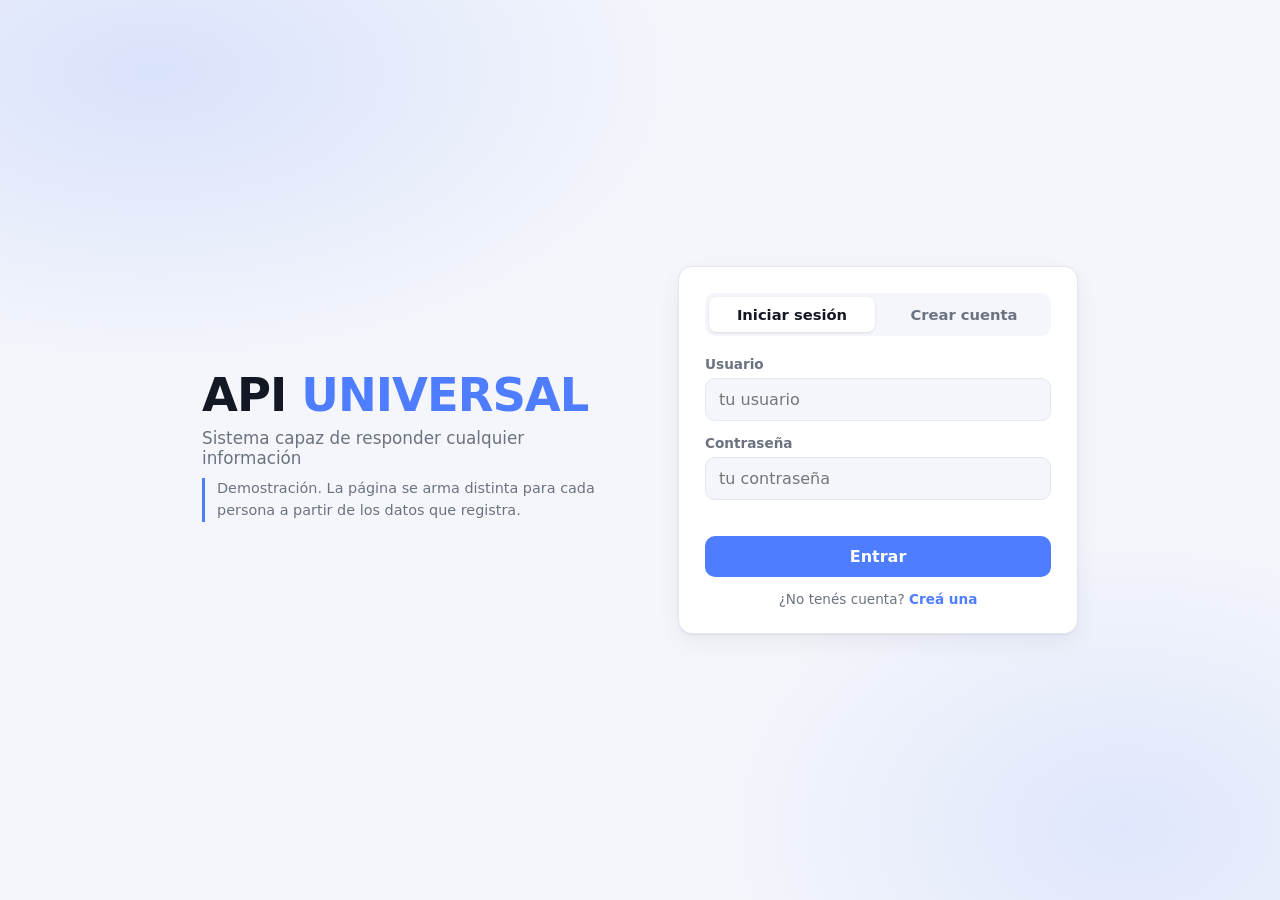
==== index.html @ a898c6f7 "Demostracion de API UNIVERSAL" ====
<!DOCTYPE html>
<html lang="es">
<head>
<meta charset="utf-8">
<meta name="viewport" content="width=device-width, initial-scale=1">
<title>API UNIVERSAL</title>
<link rel="stylesheet" href="css/styles.css">
</head>
<body>

<!-- ============ ACCESO ============ -->
<section id="acceso" class="acceso">
  <div class="acceso-marca">
    <h1>API <span>UNIVERSAL</span></h1>
    <p>Sistema capaz de responder cualquier información</p>
    <p class="acceso-nota">Demostración. La página se arma distinta para cada persona
      a partir de los datos que registra.</p>
  </div>

  <div class="card">
    <div class="tabs">
      <button class="tab activo" data-panel="p-login">Iniciar sesión</button>
      <button class="tab" data-panel="p-registro">Crear cuenta</button>
    </div>

    <!-- login -->
    <form id="p-login" class="panel activo" autocomplete="off">
      <label>Usuario
        <input type="text" id="login-user" placeholder="tu usuario" required>
      </label>
      <label>Contraseña
        <input type="password" id="login-pass" placeholder="tu contraseña" required>
      </label>
      <p class="error" id="login-error"></p>
      <button type="submit" class="btn">Entrar</button>
      <p class="pie">¿No tenés cuenta? <a href="#" data-ir="p-registro">Creá una</a></p>
    </form>

    <!-- registro -->
    <form id="p-registro" class="panel" autocomplete="off">
      <div class="paso" data-paso="1">
        <label>Nombre
          <input type="text" id="reg-nombre" placeholder="cómo te llamás" required>
        </label>
        <label>Usuario
          <input type="text" id="reg-user" placeholder="elegí un usuario" required>
        </label>
        <label>Contraseña
          <input type="password" id="reg-pass" placeholder="mínimo 4 caracteres" required>
        </label>
        <p class="error" id="reg-error"></p>
        <button type="button" class="btn" id="ir-paso2">Siguiente</button>
      </div>

      <div class="paso" data-paso="2" hidden>
        <p class="pregunta">¿Qué te interesa? <small>Elegí de 1 a 3</small></p>
        <div class="chips" id="chips-interes"></div>

        <p class="pregunta">¿Cómo preferís ver la página?</p>
        <div class="chips" id="chips-tema"></div>

        <p class="pregunta">¿Qué querés hacer aquí?</p>
        <div class="chips" id="chips-uso"></div>

        <p class="error" id="reg-error2"></p>
        <div class="fila">
          <button type="button" class="btn ghost" id="volver-paso1">Atrás</button>
          <button type="submit" class="btn">Crear mi cuenta</button>
        </div>
      </div>
    </form>
  </div>
</section>

<!-- ============ APP ============ -->
<section id="app" hidden>
  <header class="top">
    <div class="top-marca">API <span>UNIVERSAL</span></div>
    <nav class="top-nav">
      <button class="nav-btn activo" data-vista="v-inicio">Inicio</button>
      <button class="nav-btn" data-vista="v-mensajes">Mensajes</button>
      <button class="nav-btn" data-vista="v-video">Video</button>
      <button class="nav-btn" data-vista="v-perfil">Mi perfil</button>
    </nav>
    <div class="top-user">
      <span class="avatar" id="avatar"></span>
      <span id="top-nombre"></span>
      <button class="btn mini ghost" id="salir">Salir</button>
    </div>
  </header>

  <div class="cuerpo">
    <main class="centro">
      <div class="aviso" id="aviso"></div>

      <!-- inicio -->
      <div id="v-inicio" class="vista activo">
        <div class="publicar">
          <span class="avatar" id="avatar2"></span>
          <input type="text" id="post-texto" placeholder="Escribí algo...">
          <button class="btn mini" id="post-enviar">Publicar</button>
        </div>
        <div id="feed"></div>
      </div>

      <!-- mensajes -->
      <div id="v-mensajes" class="vista">
        <div class="chat">
          <div class="chat-head" id="chat-head"></div>
          <div class="chat-cuerpo" id="chat-cuerpo"></div>
          <div class="chat-pie">
            <input type="text" id="chat-texto" placeholder="Escribí un mensaje...">
            <button class="btn mini" id="chat-enviar">Enviar</button>
          </div>
        </div>
      </div>

      <!-- video -->
      <div id="v-video" class="vista">
        <div class="tarjeta">
          <div class="reproductor" id="reproductor">
            <div class="escena" id="escena"></div>
            <button class="play" id="play">&#9654;</button>
            <div class="barra"><div class="barra-in" id="barra-in"></div></div>
          </div>
          <h3 id="video-titulo"></h3>
          <p class="tenue" id="video-desc"></p>
        </div>
        <div id="video-lista" class="lista-videos"></div>
      </div>

      <!-- perfil -->
      <div id="v-perfil" class="vista">
        <div class="tarjeta perfil">
          <span class="avatar grande" id="avatar3"></span>
          <h3 id="perfil-nombre"></h3>
          <p class="tenue" id="perfil-user"></p>
          <p class="pregunta">Tus intereses</p>
          <div class="chips" id="perfil-chips"></div>
          <p class="tenue">Si cambiás esto, la página se vuelve a armar al instante.</p>
          <button class="btn mini" id="perfil-guardar">Guardar cambios</button>
        </div>
      </div>
    </main>

    <aside class="lado">
      <div class="tarjeta api">
        <div class="api-head">
          <strong>Respuesta de la API</strong>
          <span class="punto"></span>
        </div>
        <p class="tenue chico">Esto es lo que la conexión le devolvió a tu sistema
          para armar la pantalla que estás viendo.</p>
        <pre id="api-json"></pre>
        <p class="tenue chico" id="api-tiempo"></p>
      </div>

      <div class="tarjeta">
        <strong>Para vos</strong>
        <ul class="temas" id="temas"></ul>
      </div>
    </aside>
  </div>
</section>

<script src="js/app.js"></script>
</body>
</html>
---- css/styles.css ----
:root{
  --acento:#4f7dff;
  --acento-2:#8fa9ff;
  --fondo:#f4f6fb;
  --papel:#ffffff;
  --texto:#141824;
  --tenue:#6b7280;
  --linea:#e3e7f0;
  --sombra:0 1px 2px rgba(20,24,36,.06),0 8px 24px rgba(20,24,36,.06);
  --r:14px;
}
body.oscuro{
  --fondo:#0f1220;
  --papel:#171b2c;
  --texto:#eef1f8;
  --tenue:#9aa3b8;
  --linea:#262c42;
  --sombra:0 1px 2px rgba(0,0,0,.4),0 10px 30px rgba(0,0,0,.35);
}

*{box-sizing:border-box}
html,body{margin:0;padding:0}
body{
  font-family:"Segoe UI",system-ui,-apple-system,sans-serif;
  background:var(--fondo);color:var(--texto);
  transition:background .25s,color .25s;
}
button,input{font-family:inherit;font-size:1rem}
[hidden]{display:none !important}

/* ---------- acceso ---------- */
.acceso{
  min-height:100vh;display:flex;align-items:center;justify-content:center;
  gap:56px;flex-wrap:wrap;padding:40px 24px;
  background:
    radial-gradient(900px 500px at 12% 8%, rgba(79,125,255,.16), transparent 60%),
    radial-gradient(700px 500px at 88% 92%, rgba(143,169,255,.20), transparent 60%),
    var(--fondo);
}
.acceso-marca{max-width:420px}
.acceso-marca h1{font-size:2.9rem;margin:0 0 6px;letter-spacing:-1px;font-weight:700}
.acceso-marca h1 span{color:var(--acento)}
.acceso-marca p{color:var(--tenue);margin:0 0 10px;font-size:1.05rem}
.acceso-nota{font-size:.9rem !important;line-height:1.5;border-left:3px solid var(--acento);padding-left:12px}

.card{
  background:var(--papel);border-radius:var(--r);box-shadow:var(--sombra);
  width:100%;max-width:400px;padding:26px;border:1px solid var(--linea);
}
.tabs{display:flex;gap:6px;margin-bottom:20px;background:var(--fondo);padding:4px;border-radius:10px}
.tab{
  flex:1;padding:9px;border:0;border-radius:8px;background:transparent;
  color:var(--tenue);cursor:pointer;font-weight:600;font-size:.92rem;
}
.tab.activo{background:var(--papel);color:var(--texto);box-shadow:0 1px 3px rgba(0,0,0,.10)}
.panel{display:none}
.panel.activo{display:block}
label{display:block;margin-bottom:14px;font-size:.85rem;color:var(--tenue);font-weight:600}
input[type=text],input[type=password]{
  width:100%;margin-top:6px;padding:11px 13px;border:1px solid var(--linea);
  border-radius:10px;background:var(--fondo);color:var(--texto);
}
input:focus{outline:2px solid var(--acento);outline-offset:1px}
.btn{
  width:100%;padding:11px;border:0;border-radius:10px;background:var(--acento);
  color:#fff;font-weight:600;cursor:pointer;transition:filter .15s;
}
.btn:hover{filter:brightness(1.08)}
.btn.ghost{background:transparent;color:var(--tenue);border:1px solid var(--linea)}
.btn.mini{width:auto;padding:8px 14px;font-size:.88rem}
.fila{display:flex;gap:10px}
.pie{text-align:center;color:var(--tenue);font-size:.85rem;margin:14px 0 0}
.pie a{color:var(--acento);text-decoration:none;font-weight:600}
.error{color:#e5484d;font-size:.83rem;min-height:1em;margin:0 0 8px}
.pregunta{font-weight:600;margin:16px 0 8px;font-size:.92rem}
.pregunta small{font-weight:400;color:var(--tenue)}
.chips{display:flex;flex-wrap:wrap;gap:7px}
.chip{
  padding:7px 13px;border-radius:999px;border:1px solid var(--linea);
  background:var(--fondo);color:var(--tenue);cursor:pointer;font-size:.87rem;
  transition:.15s;user-select:none;
}
.chip:hover{border-color:var(--acento-2)}
.chip.on{background:var(--acento);border-color:var(--acento);color:#fff;font-weight:600}

/* ---------- app ---------- */
.top{
  display:flex;align-items:center;gap:20px;padding:0 22px;height:60px;
  background:var(--papel);border-bottom:1px solid var(--linea);
  position:sticky;top:0;z-index:10;flex-wrap:wrap;
}
.top-marca{font-weight:700;letter-spacing:-.4px}
.top-marca span{color:var(--acento)}
.top-nav{display:flex;gap:4px;margin-left:auto}
.nav-btn{
  border:0;background:transparent;color:var(--tenue);padding:8px 13px;
  border-radius:8px;cursor:pointer;font-weight:600;font-size:.9rem;
}
.nav-btn:hover{background:var(--fondo)}
.nav-btn.activo{background:var(--acento);color:#fff}
.top-user{display:flex;align-items:center;gap:10px;margin-left:auto;font-size:.9rem;font-weight:600}
.avatar{
  width:34px;height:34px;border-radius:50%;display:grid;place-items:center;
  background:var(--acento);color:#fff;font-weight:700;font-size:.85rem;flex:none;
}
.avatar.grande{width:64px;height:64px;font-size:1.4rem}

.cuerpo{display:flex;gap:22px;max-width:1080px;margin:22px auto;padding:0 22px;align-items:flex-start}
.centro{flex:1;min-width:0}
.lado{width:290px;flex:none;display:flex;flex-direction:column;gap:16px;position:sticky;top:82px}
.vista{display:none}
.vista.activo{display:block}

.aviso{
  background:linear-gradient(90deg,var(--acento),var(--acento-2));
  color:#fff;padding:13px 16px;border-radius:var(--r);margin-bottom:16px;
  font-size:.92rem;line-height:1.45;
}
.tarjeta{
  background:var(--papel);border:1px solid var(--linea);border-radius:var(--r);
  padding:16px;box-shadow:var(--sombra);margin-bottom:14px;
}
.tenue{color:var(--tenue);font-size:.88rem;line-height:1.5}
.tenue.chico{font-size:.78rem}

.publicar{display:flex;gap:10px;align-items:center;background:var(--papel);
  border:1px solid var(--linea);border-radius:var(--r);padding:12px;margin-bottom:16px;box-shadow:var(--sombra)}
.publicar input{margin-top:0;border:0;background:transparent}
.publicar input:focus{outline:none}

.post{
  background:var(--papel);border:1px solid var(--linea);border-radius:var(--r);
  padding:16px;margin-bottom:12px;box-shadow:var(--sombra);
  animation:entra .3s ease both;
}
@keyframes entra{from{opacity:0;transform:translateY(8px)}to{opacity:1;transform:none}}
.post-head{display:flex;align-items:center;gap:10px;margin-bottom:9px}
.post-head b{font-size:.92rem}
.etiqueta{
  margin-left:auto;font-size:.72rem;padding:3px 9px;border-radius:999px;
  background:var(--fondo);color:var(--tenue);border:1px solid var(--linea);font-weight:600;
}
.post-cuerpo{font-size:.95rem;line-height:1.55;margin:0}
.post-emoji{font-size:2.4rem;line-height:1;margin:10px 0 4px}
.post-pie{display:flex;gap:16px;margin-top:12px;color:var(--tenue);font-size:.83rem}
.post-pie span{cursor:pointer}
.post-pie span:hover{color:var(--acento)}

.chat{background:var(--papel);border:1px solid var(--linea);border-radius:var(--r);
  overflow:hidden;box-shadow:var(--sombra);display:flex;flex-direction:column;height:460px}
.chat-head{padding:13px 16px;border-bottom:1px solid var(--linea);font-weight:600;font-size:.92rem}
.chat-cuerpo{flex:1;overflow-y:auto;padding:16px;display:flex;flex-direction:column;gap:9px}
.burbuja{max-width:74%;padding:9px 13px;border-radius:14px;font-size:.9rem;line-height:1.45;
  animation:entra .25s ease both}
.burbuja.mia{align-self:flex-end;background:var(--acento);color:#fff;border-bottom-right-radius:4px}
.burbuja.otro{align-self:flex-start;background:var(--fondo);border:1px solid var(--linea);border-bottom-left-radius:4px}
.chat-pie{display:flex;gap:8px;padding:11px;border-top:1px solid var(--linea)}
.chat-pie input{margin-top:0}

.reproductor{
  position:relative;aspect-ratio:16/9;border-radius:10px;overflow:hidden;
  background:#0b0e1a;display:grid;place-items:center;margin-bottom:12px;
}
.escena{position:absolute;inset:0;display:grid;place-items:center;font-size:4rem;filter:saturate(1.1)}
.escena span{position:absolute;animation:flota 3s ease-in-out infinite}
@keyframes flota{0%,100%{transform:translateY(0) rotate(-4deg)}50%{transform:translateY(-16px) rotate(4deg)}}
.reproductor.play .escena span{animation-play-state:running}
.reproductor .escena span{animation-play-state:paused}
.play{
  position:relative;z-index:2;width:58px;height:58px;border-radius:50%;border:0;
  background:rgba(255,255,255,.92);color:#111;font-size:1.3rem;cursor:pointer;
}
.reproductor.play .play{opacity:0;pointer-events:none;transition:opacity .3s}
.barra{position:absolute;left:0;right:0;bottom:0;height:4px;background:rgba(255,255,255,.2);z-index:3}
.barra-in{height:100%;width:0;background:var(--acento);transition:width .2s linear}
.lista-videos{display:grid;grid-template-columns:1fr 1fr;gap:12px}
.mini-video{
  background:var(--papel);border:1px solid var(--linea);border-radius:var(--r);
  padding:12px;cursor:pointer;box-shadow:var(--sombra);
}
.mini-video:hover{border-color:var(--acento)}
.mini-video .cara{
  aspect-ratio:16/9;border-radius:8px;display:grid;place-items:center;
  font-size:2rem;background:linear-gradient(135deg,var(--acento),var(--acento-2));margin-bottom:8px;
}
.mini-video b{font-size:.88rem;display:block}

.perfil{text-align:center}
.perfil .avatar{margin:0 auto 10px}
.perfil h3{margin:0 0 2px}
.perfil .chips{justify-content:center;margin-bottom:14px}
.perfil .pregunta{text-align:left}

.api-head{display:flex;align-items:center;gap:8px;margin-bottom:6px}
.punto{width:8px;height:8px;border-radius:50%;background:#2ecc71;margin-left:auto;
  box-shadow:0 0 0 0 rgba(46,204,113,.6);animation:latido 2s infinite}
@keyframes latido{0%{box-shadow:0 0 0 0 rgba(46,204,113,.55)}70%{box-shadow:0 0 0 9px rgba(46,204,113,0)}100%{box-shadow:0 0 0 0 rgba(46,204,113,0)}}
pre{
  background:var(--fondo);border:1px solid var(--linea);border-radius:10px;
  padding:11px;font-size:.73rem;line-height:1.5;overflow-x:auto;margin:8px 0;
  font-family:Consolas,"Courier New",monospace;color:var(--texto);
}
.temas{list-style:none;margin:8px 0 0;padding:0}
.temas li{padding:7px 0;border-bottom:1px solid var(--linea);font-size:.87rem}
.temas li:last-child{border:0}
.temas b{display:block;font-size:.78rem;color:var(--tenue);font-weight:600}

@media(max-width:900px){
  .cuerpo{flex-direction:column}
  .lado{width:100%;position:static}
  .top{height:auto;padding:12px 16px}
  .top-nav,.top-user{margin-left:0}
  .lista-videos{grid-template-columns:1fr}
}

.post.sugerido{border-style:dashed;border-color:var(--acento-2)}
.post.sugerido .etiqueta{background:var(--acento);color:#fff;border-color:var(--acento)}
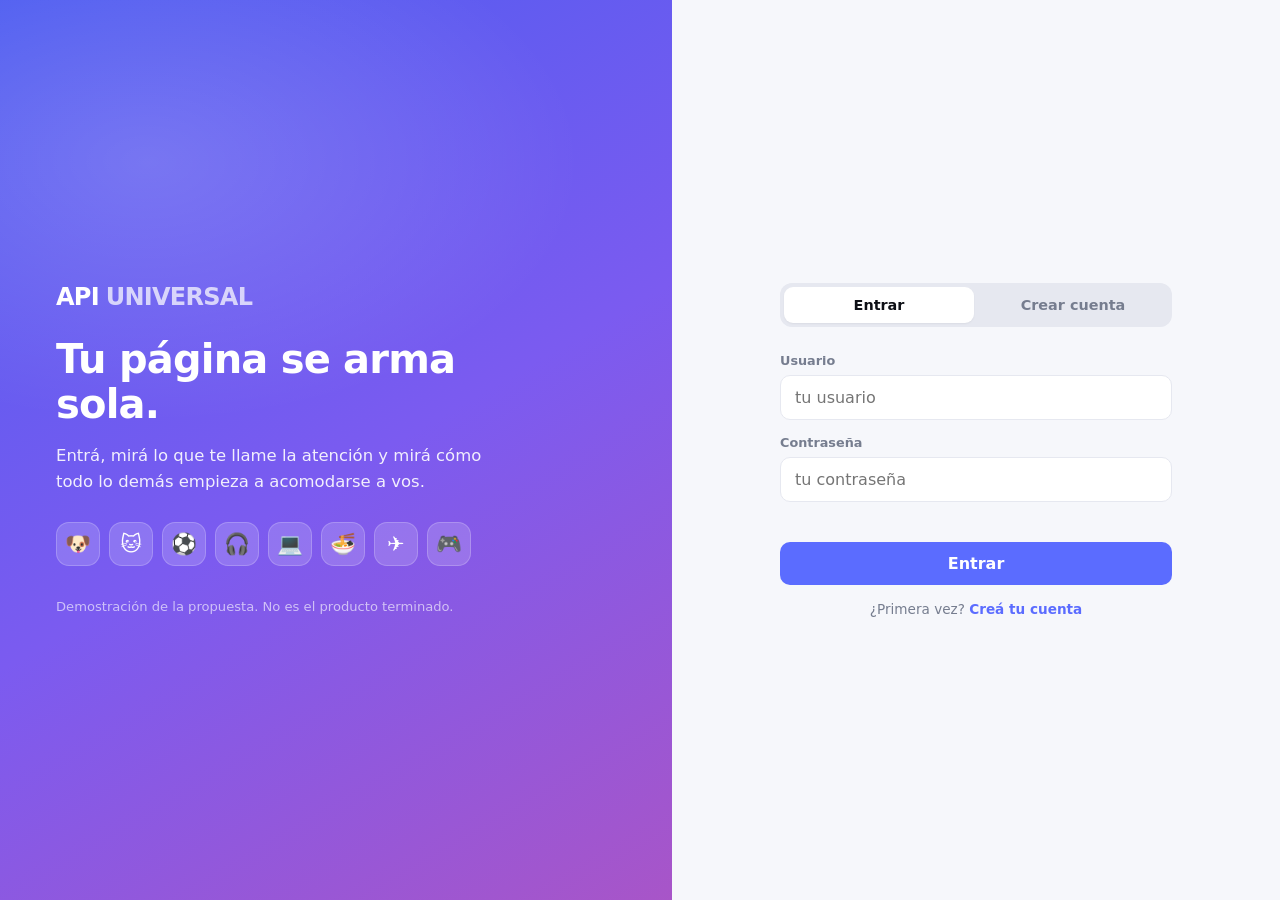
==== commit 607a2464: "Rediseno: registro sin preguntas y la pagina se viste segun lo que se ve" ====
--- a/index.html
+++ b/index.html
@@ -2,109 +2,121 @@
 <html lang="es">
 <head>
 <meta charset="utf-8">
-<meta name="viewport" content="width=device-width, initial-scale=1">
+<meta name="viewport" content="width=device-width, initial-scale=1, viewport-fit=cover">
+<meta name="theme-color" content="#0e1016">
 <title>API UNIVERSAL</title>
-<link rel="stylesheet" href="css/styles.css">
+<link rel="stylesheet" href="css/styles.css?v=3">
 </head>
 <body>
 
-<!-- ============ ACCESO ============ -->
+<!-- ================= ACCESO ================= -->
 <section id="acceso" class="acceso">
-  <div class="acceso-marca">
-    <h1>API <span>UNIVERSAL</span></h1>
-    <p>Sistema capaz de responder cualquier información</p>
-    <p class="acceso-nota">Demostración. La página se arma distinta para cada persona
-      a partir de los datos que registra.</p>
+  <div class="acceso-arte">
+    <div class="acceso-arte-in">
+      <div class="marca grande">API<span>UNIVERSAL</span></div>
+      <h2>Tu página se arma sola.</h2>
+      <p>Entrá, mirá lo que te llame la atención y mirá cómo todo lo demás
+         empieza a acomodarse a vos.</p>
+      <div class="acceso-pastillas">
+        <span>🐶</span><span>🐱</span><span>⚽</span><span>🎧</span>
+        <span>💻</span><span>🍜</span><span>✈️</span><span>🎮</span>
+      </div>
+      <p class="mini-nota">Demostración de la propuesta. No es el producto terminado.</p>
+    </div>
   </div>
 
-  <div class="card">
-    <div class="tabs">
-      <button class="tab activo" data-panel="p-login">Iniciar sesión</button>
-      <button class="tab" data-panel="p-registro">Crear cuenta</button>
-    </div>
-
-    <!-- login -->
-    <form id="p-login" class="panel activo" autocomplete="off">
-      <label>Usuario
-        <input type="text" id="login-user" placeholder="tu usuario" required>
-      </label>
-      <label>Contraseña
-        <input type="password" id="login-pass" placeholder="tu contraseña" required>
-      </label>
-      <p class="error" id="login-error"></p>
-      <button type="submit" class="btn">Entrar</button>
-      <p class="pie">¿No tenés cuenta? <a href="#" data-ir="p-registro">Creá una</a></p>
-    </form>
-
-    <!-- registro -->
-    <form id="p-registro" class="panel" autocomplete="off">
-      <div class="paso" data-paso="1">
-        <label>Nombre
-          <input type="text" id="reg-nombre" placeholder="cómo te llamás" required>
-        </label>
-        <label>Usuario
-          <input type="text" id="reg-user" placeholder="elegí un usuario" required>
-        </label>
-        <label>Contraseña
-          <input type="password" id="reg-pass" placeholder="mínimo 4 caracteres" required>
-        </label>
-        <p class="error" id="reg-error"></p>
-        <button type="button" class="btn" id="ir-paso2">Siguiente</button>
+  <div class="acceso-form">
+    <div class="card">
+      <div class="tabs">
+        <button class="tab activo" data-panel="p-login">Entrar</button>
+        <button class="tab" data-panel="p-registro">Crear cuenta</button>
       </div>
 
-      <div class="paso" data-paso="2" hidden>
-        <p class="pregunta">¿Qué te interesa? <small>Elegí de 1 a 3</small></p>
-        <div class="chips" id="chips-interes"></div>
+      <form id="p-login" class="panel activo" autocomplete="off">
+        <label>Usuario<input type="text" id="login-user" placeholder="tu usuario" required></label>
+        <label>Contraseña<input type="password" id="login-pass" placeholder="tu contraseña" required></label>
+        <p class="error" id="login-error"></p>
+        <button type="submit" class="btn">Entrar</button>
+        <p class="pie">¿Primera vez? <a href="#" data-ir="p-registro">Creá tu cuenta</a></p>
+      </form>
 
-        <p class="pregunta">¿Cómo preferís ver la página?</p>
-        <div class="chips" id="chips-tema"></div>
-
-        <p class="pregunta">¿Qué querés hacer aquí?</p>
-        <div class="chips" id="chips-uso"></div>
-
-        <p class="error" id="reg-error2"></p>
-        <div class="fila">
-          <button type="button" class="btn ghost" id="volver-paso1">Atrás</button>
-          <button type="submit" class="btn">Crear mi cuenta</button>
-        </div>
-      </div>
-    </form>
+      <form id="p-registro" class="panel" autocomplete="off">
+        <label>Nombre<input type="text" id="reg-nombre" placeholder="cómo te llamás" required></label>
+        <label>Usuario<input type="text" id="reg-user" placeholder="elegí un usuario" required></label>
+        <label>Contraseña<input type="password" id="reg-pass" placeholder="mínimo 4 caracteres" required></label>
+        <p class="error" id="reg-error"></p>
+        <button type="submit" class="btn">Crear cuenta</button>
+        <p class="pie tenue chico">No te preguntamos qué te gusta. Eso lo va a ir aprendiendo la página.</p>
+      </form>
+    </div>
   </div>
 </section>
 
-<!-- ============ APP ============ -->
+<!-- ================= APP ================= -->
 <section id="app" hidden>
   <header class="top">
-    <div class="top-marca">API <span>UNIVERSAL</span></div>
-    <nav class="top-nav">
-      <button class="nav-btn activo" data-vista="v-inicio">Inicio</button>
-      <button class="nav-btn" data-vista="v-mensajes">Mensajes</button>
-      <button class="nav-btn" data-vista="v-video">Video</button>
-      <button class="nav-btn" data-vista="v-perfil">Mi perfil</button>
-    </nav>
+    <button class="menu-btn" id="menu-btn" aria-label="Menú">☰</button>
+    <div class="marca">API<span>UNIVERSAL</span></div>
+    <div class="buscador"><span>🔎</span><input type="text" placeholder="Buscar" disabled></div>
     <div class="top-user">
       <span class="avatar" id="avatar"></span>
-      <span id="top-nombre"></span>
-      <button class="btn mini ghost" id="salir">Salir</button>
+      <span class="top-nombre" id="top-nombre"></span>
+      <button class="btn ghost mini" id="salir">Salir</button>
     </div>
   </header>
 
   <div class="cuerpo">
+    <nav class="menu" id="menu">
+      <button class="menu-item activo" data-vista="v-inicio"><i>🏠</i>Inicio</button>
+      <button class="menu-item" data-vista="v-videos"><i>▶️</i>Videos</button>
+      <button class="menu-item" data-vista="v-mensajes"><i>💬</i>Mensajes</button>
+      <button class="menu-item" data-vista="v-perfil"><i>👤</i>Mi perfil</button>
+      <div class="menu-sep"></div>
+      <div class="menu-titulo">Tu página ahorita</div>
+      <div id="barras" class="barras"></div>
+    </nav>
+
     <main class="centro">
-      <div class="aviso" id="aviso"></div>
+      <div id="banner" class="banner"></div>
 
-      <!-- inicio -->
-      <div id="v-inicio" class="vista activo">
-        <div class="publicar">
-          <span class="avatar" id="avatar2"></span>
-          <input type="text" id="post-texto" placeholder="Escribí algo...">
-          <button class="btn mini" id="post-enviar">Publicar</button>
+      <!-- ---------- inicio ---------- -->
+      <section id="v-inicio" class="vista activo">
+        <div id="inicio-vacio" class="vacio">
+          <div class="vacio-ico">▶️</div>
+          <h3>Todavía no sabemos nada de vos</h3>
+          <p>Abrí cualquiera de estos videos. Con eso solo, la página se va a ir
+             armando a tu gusto: los colores, lo que aparece y con quién platicás.</p>
         </div>
+        <h4 class="seccion" id="titulo-inicio"></h4>
+        <div id="rejilla-inicio" class="rejilla"></div>
+        <h4 class="seccion" id="titulo-foro" hidden>En el foro</h4>
         <div id="feed"></div>
-      </div>
+      </section>
 
-      <!-- mensajes -->
-      <div id="v-mensajes" class="vista">
+      <!-- ---------- videos ---------- -->
+      <section id="v-videos" class="vista">
+        <div id="reproductor-caja" hidden>
+          <div class="reproductor" id="reproductor">
+            <div class="escena" id="escena"></div>
+            <button class="play" id="play" aria-label="Reproducir">▶</button>
+            <div class="barra"><div class="barra-in" id="barra-in"></div></div>
+          </div>
+          <div class="video-info">
+            <h3 id="video-titulo"></h3>
+            <p class="tenue chico" id="video-canal"></p>
+            <div class="acciones">
+              <button class="accion" id="v-like">🤍 Me gusta</button>
+              <button class="accion" id="v-guardar">🔖 Guardar</button>
+            </div>
+            <div class="comentarios" id="video-coment"></div>
+          </div>
+        </div>
+        <h4 class="seccion" id="titulo-videos"></h4>
+        <div id="rejilla-videos" class="rejilla"></div>
+      </section>
+
+      <!-- ---------- mensajes ---------- -->
+      <section id="v-mensajes" class="vista">
         <div class="chat">
           <div class="chat-head" id="chat-head"></div>
           <div class="chat-cuerpo" id="chat-cuerpo"></div>
@@ -113,56 +125,23 @@
             <button class="btn mini" id="chat-enviar">Enviar</button>
           </div>
         </div>
-      </div>
+      </section>
 
-      <!-- video -->
-      <div id="v-video" class="vista">
-        <div class="tarjeta">
-          <div class="reproductor" id="reproductor">
-            <div class="escena" id="escena"></div>
-            <button class="play" id="play">&#9654;</button>
-            <div class="barra"><div class="barra-in" id="barra-in"></div></div>
-          </div>
-          <h3 id="video-titulo"></h3>
-          <p class="tenue" id="video-desc"></p>
+      <!-- ---------- perfil ---------- -->
+      <section id="v-perfil" class="vista">
+        <div class="tarjeta perfil">
+          <span class="avatar xl" id="avatar2"></span>
+          <h3 id="perfil-nombre"></h3>
+          <p class="tenue chico" id="perfil-user"></p>
+          <p class="tenue" id="perfil-resumen"></p>
+          <div class="chips" id="perfil-chips"></div>
+          <button class="btn ghost mini" id="reiniciar">Empezar de nuevo</button>
         </div>
-        <div id="video-lista" class="lista-videos"></div>
-      </div>
-
-      <!-- perfil -->
-      <div id="v-perfil" class="vista">
-        <div class="tarjeta perfil">
-          <span class="avatar grande" id="avatar3"></span>
-          <h3 id="perfil-nombre"></h3>
-          <p class="tenue" id="perfil-user"></p>
-          <p class="pregunta">Tus intereses</p>
-          <div class="chips" id="perfil-chips"></div>
-          <p class="tenue">Si cambiás esto, la página se vuelve a armar al instante.</p>
-          <button class="btn mini" id="perfil-guardar">Guardar cambios</button>
-        </div>
-      </div>
+      </section>
     </main>
-
-    <aside class="lado">
-      <div class="tarjeta api">
-        <div class="api-head">
-          <strong>Respuesta de la API</strong>
-          <span class="punto"></span>
-        </div>
-        <p class="tenue chico">Esto es lo que la conexión le devolvió a tu sistema
-          para armar la pantalla que estás viendo.</p>
-        <pre id="api-json"></pre>
-        <p class="tenue chico" id="api-tiempo"></p>
-      </div>
-
-      <div class="tarjeta">
-        <strong>Para vos</strong>
-        <ul class="temas" id="temas"></ul>
-      </div>
-    </aside>
   </div>
 </section>
 
-<script src="js/app.js"></script>
+<script src="js/app.js?v=3"></script>
 </body>
 </html>
--- a/css/styles.css
+++ b/css/styles.css
@@ -1,217 +1,291 @@
 :root{
-  --acento:#4f7dff;
-  --acento-2:#8fa9ff;
-  --fondo:#f4f6fb;
+  --acento:#5b6cff;
+  --acento-suave:#eef0ff;
+  --tinta:#0e1016;
+  --tinta-2:#3d4353;
+  --tenue:#767d8f;
   --papel:#ffffff;
-  --texto:#141824;
-  --tenue:#6b7280;
-  --linea:#e3e7f0;
-  --sombra:0 1px 2px rgba(20,24,36,.06),0 8px 24px rgba(20,24,36,.06);
-  --r:14px;
-}
-body.oscuro{
-  --fondo:#0f1220;
-  --papel:#171b2c;
-  --texto:#eef1f8;
-  --tenue:#9aa3b8;
-  --linea:#262c42;
-  --sombra:0 1px 2px rgba(0,0,0,.4),0 10px 30px rgba(0,0,0,.35);
+  --fondo:#f6f7fb;
+  --linea:#e6e8f0;
+  --sombra-s:0 1px 2px rgba(14,16,22,.05);
+  --sombra:0 2px 4px rgba(14,16,22,.04),0 12px 28px rgba(14,16,22,.07);
+  --r:16px;
+  --r-s:10px;
+  --franja:linear-gradient(90deg,#5b6cff,#8b5cf6);
 }
 
 *{box-sizing:border-box}
 html,body{margin:0;padding:0}
 body{
-  font-family:"Segoe UI",system-ui,-apple-system,sans-serif;
-  background:var(--fondo);color:var(--texto);
-  transition:background .25s,color .25s;
-}
-button,input{font-family:inherit;font-size:1rem}
+  font-family:"Segoe UI",system-ui,-apple-system,"Helvetica Neue",sans-serif;
+  background-color:var(--fondo);color:var(--tinta);
+  background-repeat:repeat;background-attachment:fixed;
+  -webkit-font-smoothing:antialiased;
+  transition:background-color .45s ease;
+}
+button,input{font-family:inherit;font-size:1rem;color:inherit}
 [hidden]{display:none !important}
-
-/* ---------- acceso ---------- */
-.acceso{
-  min-height:100vh;display:flex;align-items:center;justify-content:center;
-  gap:56px;flex-wrap:wrap;padding:40px 24px;
+h2,h3,h4,h5{margin:0;letter-spacing:-.02em}
+
+.marca{font-weight:800;letter-spacing:-.03em;font-size:1.05rem}
+.marca span{color:var(--acento);margin-left:.28em;transition:color .35s}
+.marca.grande{font-size:1.5rem;margin-bottom:26px}
+
+.tenue{color:var(--tenue);line-height:1.55}
+.chico{font-size:.82rem}
+
+.btn{
+  width:100%;padding:12px;border:0;border-radius:var(--r-s);
+  background:var(--acento);color:#fff;font-weight:650;cursor:pointer;
+  transition:transform .12s,filter .15s,background .35s;
+}
+.btn:hover{filter:brightness(1.07)}
+.btn:active{transform:scale(.985)}
+.btn.ghost{background:transparent;color:var(--tenue);border:1px solid var(--linea)}
+.btn.ghost:hover{color:var(--tinta);border-color:var(--tenue)}
+.btn.mini{width:auto;padding:8px 15px;font-size:.86rem}
+
+/* ================= ACCESO ================= */
+.acceso{min-height:100vh;display:grid;grid-template-columns:1.05fr .95fr}
+.acceso-arte{
   background:
-    radial-gradient(900px 500px at 12% 8%, rgba(79,125,255,.16), transparent 60%),
-    radial-gradient(700px 500px at 88% 92%, rgba(143,169,255,.20), transparent 60%),
-    var(--fondo);
-}
-.acceso-marca{max-width:420px}
-.acceso-marca h1{font-size:2.9rem;margin:0 0 6px;letter-spacing:-1px;font-weight:700}
-.acceso-marca h1 span{color:var(--acento)}
-.acceso-marca p{color:var(--tenue);margin:0 0 10px;font-size:1.05rem}
-.acceso-nota{font-size:.9rem !important;line-height:1.5;border-left:3px solid var(--acento);padding-left:12px}
-
-.card{
-  background:var(--papel);border-radius:var(--r);box-shadow:var(--sombra);
-  width:100%;max-width:400px;padding:26px;border:1px solid var(--linea);
-}
-.tabs{display:flex;gap:6px;margin-bottom:20px;background:var(--fondo);padding:4px;border-radius:10px}
+    radial-gradient(700px 420px at 22% 18%, rgba(255,255,255,.16), transparent 62%),
+    linear-gradient(150deg,#4d5cf0 0%,#7b5bf0 52%,#a855c8 100%);
+  color:#fff;display:flex;align-items:center;padding:56px;
+}
+.acceso-arte-in{max-width:440px}
+.acceso-arte .marca span{color:#fff;opacity:.72}
+.acceso-arte h2{font-size:2.5rem;line-height:1.12;margin-bottom:16px;font-weight:750}
+.acceso-arte p{font-size:1.03rem;line-height:1.6;opacity:.9;margin:0 0 26px}
+.acceso-pastillas{display:flex;flex-wrap:wrap;gap:9px;margin-bottom:30px}
+.acceso-pastillas span{
+  width:44px;height:44px;border-radius:13px;display:grid;place-items:center;font-size:1.3rem;
+  background:rgba(255,255,255,.16);border:1px solid rgba(255,255,255,.2);
+}
+.mini-nota{font-size:.82rem !important;opacity:.62 !important;margin:0 !important}
+
+.acceso-form{display:flex;align-items:center;justify-content:center;padding:40px 28px}
+.card{width:100%;max-width:392px}
+.tabs{display:flex;gap:4px;margin-bottom:26px;background:var(--linea);padding:4px;border-radius:12px}
 .tab{
-  flex:1;padding:9px;border:0;border-radius:8px;background:transparent;
-  color:var(--tenue);cursor:pointer;font-weight:600;font-size:.92rem;
-}
-.tab.activo{background:var(--papel);color:var(--texto);box-shadow:0 1px 3px rgba(0,0,0,.10)}
+  flex:1;padding:10px;border:0;border-radius:9px;background:transparent;
+  color:var(--tenue);cursor:pointer;font-weight:650;font-size:.9rem;transition:.15s;
+}
+.tab.activo{background:var(--papel);color:var(--tinta);box-shadow:var(--sombra-s)}
 .panel{display:none}
-.panel.activo{display:block}
-label{display:block;margin-bottom:14px;font-size:.85rem;color:var(--tenue);font-weight:600}
+.panel.activo{display:block;animation:sube .25s ease both}
+@keyframes sube{from{opacity:0;transform:translateY(6px)}to{opacity:1;transform:none}}
+
+label{display:block;margin-bottom:15px;font-size:.8rem;color:var(--tenue);font-weight:650}
 input[type=text],input[type=password]{
-  width:100%;margin-top:6px;padding:11px 13px;border:1px solid var(--linea);
-  border-radius:10px;background:var(--fondo);color:var(--texto);
-}
-input:focus{outline:2px solid var(--acento);outline-offset:1px}
-.btn{
-  width:100%;padding:11px;border:0;border-radius:10px;background:var(--acento);
-  color:#fff;font-weight:600;cursor:pointer;transition:filter .15s;
-}
-.btn:hover{filter:brightness(1.08)}
-.btn.ghost{background:transparent;color:var(--tenue);border:1px solid var(--linea)}
-.btn.mini{width:auto;padding:8px 14px;font-size:.88rem}
-.fila{display:flex;gap:10px}
-.pie{text-align:center;color:var(--tenue);font-size:.85rem;margin:14px 0 0}
-.pie a{color:var(--acento);text-decoration:none;font-weight:600}
-.error{color:#e5484d;font-size:.83rem;min-height:1em;margin:0 0 8px}
-.pregunta{font-weight:600;margin:16px 0 8px;font-size:.92rem}
-.pregunta small{font-weight:400;color:var(--tenue)}
-.chips{display:flex;flex-wrap:wrap;gap:7px}
-.chip{
-  padding:7px 13px;border-radius:999px;border:1px solid var(--linea);
-  background:var(--fondo);color:var(--tenue);cursor:pointer;font-size:.87rem;
-  transition:.15s;user-select:none;
-}
-.chip:hover{border-color:var(--acento-2)}
-.chip.on{background:var(--acento);border-color:var(--acento);color:#fff;font-weight:600}
-
-/* ---------- app ---------- */
+  width:100%;margin-top:7px;padding:12px 14px;border:1px solid var(--linea);
+  border-radius:var(--r-s);background:var(--papel);transition:border-color .15s,box-shadow .15s;
+}
+input:focus{outline:0;border-color:var(--acento);box-shadow:0 0 0 3px var(--acento-suave)}
+.error{color:#e0454b;font-size:.82rem;min-height:1.1em;margin:0 0 10px}
+.pie{text-align:center;color:var(--tenue);font-size:.85rem;margin:16px 0 0}
+.pie a{color:var(--acento);text-decoration:none;font-weight:650}
+
+/* ================= APP ================= */
 .top{
-  display:flex;align-items:center;gap:20px;padding:0 22px;height:60px;
-  background:var(--papel);border-bottom:1px solid var(--linea);
-  position:sticky;top:0;z-index:10;flex-wrap:wrap;
-}
-.top-marca{font-weight:700;letter-spacing:-.4px}
-.top-marca span{color:var(--acento)}
-.top-nav{display:flex;gap:4px;margin-left:auto}
-.nav-btn{
-  border:0;background:transparent;color:var(--tenue);padding:8px 13px;
-  border-radius:8px;cursor:pointer;font-weight:600;font-size:.9rem;
-}
-.nav-btn:hover{background:var(--fondo)}
-.nav-btn.activo{background:var(--acento);color:#fff}
-.top-user{display:flex;align-items:center;gap:10px;margin-left:auto;font-size:.9rem;font-weight:600}
+  position:sticky;top:0;z-index:30;height:62px;background:var(--papel);
+  border-bottom:1px solid var(--linea);display:flex;align-items:center;
+  gap:18px;padding:0 20px;
+}
+.top::after{content:"";position:absolute;left:0;right:0;bottom:-1px;height:3px;
+  background:var(--franja);transition:background .45s ease}
+.menu-btn{display:none;border:0;background:transparent;font-size:1.25rem;cursor:pointer;padding:6px}
+.buscador{
+  flex:1;max-width:360px;display:flex;align-items:center;gap:8px;
+  background:var(--fondo);border:1px solid var(--linea);border-radius:999px;padding:8px 15px;
+}
+.buscador span{opacity:.45;font-size:.9rem}
+.buscador input{border:0;background:transparent;width:100%;margin:0;padding:0;font-size:.9rem}
+.buscador input:focus{box-shadow:none}
+.top-user{margin-left:auto;display:flex;align-items:center;gap:11px}
+.top-nombre{font-weight:650;font-size:.9rem}
 .avatar{
-  width:34px;height:34px;border-radius:50%;display:grid;place-items:center;
-  background:var(--acento);color:#fff;font-weight:700;font-size:.85rem;flex:none;
-}
-.avatar.grande{width:64px;height:64px;font-size:1.4rem}
-
-.cuerpo{display:flex;gap:22px;max-width:1080px;margin:22px auto;padding:0 22px;align-items:flex-start}
+  width:36px;height:36px;border-radius:50%;display:grid;place-items:center;flex:none;
+  background:var(--acento);color:#fff;font-weight:700;font-size:.82rem;
+  transition:background .35s;
+}
+.avatar.xl{width:76px;height:76px;font-size:1.6rem;margin:0 auto 12px}
+
+.cuerpo{display:flex;gap:30px;max-width:1180px;margin:0 auto;padding:26px 22px 60px;align-items:flex-start}
+
+.menu{width:212px;flex:none;position:sticky;top:88px}
+.menu-item{
+  width:100%;display:flex;align-items:center;gap:11px;padding:11px 13px;margin-bottom:3px;
+  border:0;background:transparent;border-radius:var(--r-s);cursor:pointer;
+  font-weight:650;font-size:.92rem;color:var(--tinta-2);text-align:left;transition:.15s;
+}
+.menu-item i{font-style:normal;font-size:1.05rem;width:20px;text-align:center}
+.menu-item:hover{background:var(--papel)}
+.menu-item.activo{background:var(--acento);color:#fff}
+.menu-sep{height:1px;background:var(--linea);margin:18px 0}
+.menu-titulo{font-size:.72rem;font-weight:700;color:var(--tenue);text-transform:uppercase;
+  letter-spacing:.07em;margin-bottom:12px;padding-left:2px}
+.barras{display:flex;flex-direction:column;gap:11px;padding-left:2px}
+.barra-item{font-size:.83rem}
+.barra-item div{display:flex;justify-content:space-between;margin-bottom:5px}
+.barra-item b{font-weight:650}
+.barra-item span{color:var(--tenue)}
+.pista{height:6px;border-radius:99px;background:var(--linea);overflow:hidden}
+.pista i{display:block;height:100%;border-radius:99px;background:var(--acento);
+  transition:width .5s cubic-bezier(.4,0,.2,1),background .35s}
+.vacio-txt{font-size:.82rem;color:var(--tenue);line-height:1.5;margin:0}
+
 .centro{flex:1;min-width:0}
-.lado{width:290px;flex:none;display:flex;flex-direction:column;gap:16px;position:sticky;top:82px}
+.tarjeta,.post,.chat,#reproductor-caja,.vacio,.card{transition:border-color .45s ease}
 .vista{display:none}
-.vista.activo{display:block}
-
-.aviso{
-  background:linear-gradient(90deg,var(--acento),var(--acento-2));
-  color:#fff;padding:13px 16px;border-radius:var(--r);margin-bottom:16px;
-  font-size:.92rem;line-height:1.45;
-}
-.tarjeta{
-  background:var(--papel);border:1px solid var(--linea);border-radius:var(--r);
-  padding:16px;box-shadow:var(--sombra);margin-bottom:14px;
-}
-.tenue{color:var(--tenue);font-size:.88rem;line-height:1.5}
-.tenue.chico{font-size:.78rem}
-
-.publicar{display:flex;gap:10px;align-items:center;background:var(--papel);
-  border:1px solid var(--linea);border-radius:var(--r);padding:12px;margin-bottom:16px;box-shadow:var(--sombra)}
-.publicar input{margin-top:0;border:0;background:transparent}
-.publicar input:focus{outline:none}
-
+.vista.activo{display:block;animation:sube .3s ease both}
+
+.banner{
+  background:var(--franja);color:#fff;border-radius:var(--r);padding:15px 18px;
+  margin-bottom:22px;font-size:.93rem;line-height:1.5;position:relative;overflow:hidden;
+  transition:background .45s ease;
+}
+.banner b{font-weight:700}
+.banner-txt{position:relative;z-index:2;display:block}
+.banner-deco{position:absolute;right:-6px;top:50%;transform:translateY(-50%);
+  font-size:2.6rem;letter-spacing:.12em;opacity:.2;white-space:nowrap;pointer-events:none}
+.banner:empty{display:none}
+
+.seccion{font-size:1.05rem;margin:0 0 14px;font-weight:700}
+.rejilla{display:grid;grid-template-columns:repeat(3,1fr);gap:18px;margin-bottom:30px}
+
+.vacio{
+  background:var(--papel);border:1px dashed var(--linea);border-radius:var(--r);
+  padding:34px 26px;text-align:center;margin-bottom:26px;
+}
+.vacio-ico{font-size:2.2rem;margin-bottom:10px}
+.vacio h3{font-size:1.15rem;margin-bottom:8px}
+.vacio p{color:var(--tenue);line-height:1.6;margin:0 auto;max-width:430px;font-size:.92rem}
+
+/* ---------- tarjeta de video ---------- */
+.vcard{cursor:pointer;animation:sube .3s ease both}
+.mini{position:relative;border-radius:12px;overflow:hidden;aspect-ratio:16/9;
+  box-shadow:var(--sombra-s);transition:transform .2s,box-shadow .2s}
+.vcard:hover .mini{transform:translateY(-3px);box-shadow:var(--sombra)}
+.mini svg{display:block;width:100%;height:100%}
+.dur{position:absolute;right:7px;bottom:7px;background:rgba(6,8,14,.78);color:#fff;
+  font-size:.7rem;padding:2px 6px;border-radius:5px;font-weight:650}
+.lupa{position:absolute;inset:0;display:grid;place-items:center;opacity:0;transition:opacity .2s;
+  background:rgba(6,8,14,.28);color:#fff;font-size:1.5rem}
+.vcard:hover .lupa{opacity:1}
+.vmeta{padding:10px 2px 0}
+.vmeta b{display:block;font-size:.9rem;line-height:1.35;font-weight:650}
+.vmeta span{display:block;font-size:.78rem;color:var(--tenue);margin-top:4px}
+.nuevo{display:inline-block;background:var(--acento-suave);color:var(--acento);
+  font-size:.68rem;font-weight:700;padding:2px 7px;border-radius:99px;margin-left:6px}
+
+/* ---------- reproductor ---------- */
+#reproductor-caja{background:var(--papel);border:1px solid var(--linea);border-radius:var(--r);
+  overflow:hidden;margin-bottom:28px;box-shadow:var(--sombra)}
+.reproductor{position:relative;aspect-ratio:16/9;background:#0a0c12;display:grid;place-items:center}
+.escena{position:absolute;inset:0}
+.escena svg{width:100%;height:100%;display:block}
+.escena .flota{animation:flota 3.4s ease-in-out infinite;transform-box:fill-box;
+  transform-origin:center;animation-play-state:paused}
+.reproductor.play .escena .flota{animation-play-state:running}
+@keyframes flota{0%,100%{transform:translateY(0) rotate(-3deg)}50%{transform:translateY(-14px) rotate(3deg)}}
+.play{position:relative;z-index:2;width:62px;height:62px;border-radius:50%;border:0;cursor:pointer;
+  background:rgba(255,255,255,.94);color:#0a0c12;font-size:1.2rem;padding-left:4px;
+  box-shadow:0 6px 20px rgba(0,0,0,.3);transition:opacity .3s,transform .15s}
+.play:hover{transform:scale(1.06)}
+.reproductor.play .play{opacity:0;pointer-events:none}
+.barra{position:absolute;left:0;right:0;bottom:0;height:4px;background:rgba(255,255,255,.18);z-index:3}
+.barra-in{height:100%;width:0;background:var(--acento);transition:width .15s linear}
+.video-info{padding:18px}
+.video-info h3{font-size:1.15rem;margin-bottom:5px;line-height:1.3}
+.acciones{display:flex;gap:9px;margin:14px 0 4px;flex-wrap:wrap}
+.accion{
+  border:1px solid var(--linea);background:var(--papel);border-radius:99px;
+  padding:8px 15px;font-size:.85rem;font-weight:650;cursor:pointer;color:var(--tinta-2);transition:.15s;
+}
+.accion:hover{border-color:var(--acento);color:var(--acento)}
+.accion.on{background:var(--acento);border-color:var(--acento);color:#fff}
+
+/* ---------- publicaciones ---------- */
 .post{
   background:var(--papel);border:1px solid var(--linea);border-radius:var(--r);
-  padding:16px;margin-bottom:12px;box-shadow:var(--sombra);
-  animation:entra .3s ease both;
-}
-@keyframes entra{from{opacity:0;transform:translateY(8px)}to{opacity:1;transform:none}}
-.post-head{display:flex;align-items:center;gap:10px;margin-bottom:9px}
-.post-head b{font-size:.92rem}
-.etiqueta{
-  margin-left:auto;font-size:.72rem;padding:3px 9px;border-radius:999px;
-  background:var(--fondo);color:var(--tenue);border:1px solid var(--linea);font-weight:600;
-}
-.post-cuerpo{font-size:.95rem;line-height:1.55;margin:0}
-.post-emoji{font-size:2.4rem;line-height:1;margin:10px 0 4px}
-.post-pie{display:flex;gap:16px;margin-top:12px;color:var(--tenue);font-size:.83rem}
-.post-pie span{cursor:pointer}
-.post-pie span:hover{color:var(--acento)}
-
+  padding:17px;margin-bottom:14px;box-shadow:var(--sombra-s);animation:sube .3s ease both;
+}
+.post.mezcla{border-color:var(--acento)}
+.post-head{display:flex;align-items:center;gap:10px;margin-bottom:10px}
+.post-head b{font-size:.9rem}
+.etiqueta{margin-left:auto;font-size:.72rem;padding:4px 10px;border-radius:99px;font-weight:650;
+  background:var(--acento-suave);color:var(--acento)}
+.post h5{margin:0 0 4px;font-size:1rem;line-height:1.35}
+.post p{margin:0;font-size:.93rem;line-height:1.55;color:var(--tinta-2)}
+
+/* ---------- comentarios ---------- */
+.comentarios{margin-top:14px;border-top:1px solid var(--linea);padding-top:14px}
+.coment-linea{display:flex;gap:8px;margin-bottom:12px}
+.coment-linea input{margin-top:0;flex:1}
+.coment-item{display:flex;gap:9px;margin-bottom:11px;align-items:flex-start}
+.coment-item .avatar{width:29px;height:29px;font-size:.7rem}
+.coment-burb{background:var(--fondo);border-radius:12px;padding:8px 12px;font-size:.88rem;line-height:1.45}
+.coment-burb b{display:block;font-size:.78rem;margin-bottom:1px}
+
+/* ---------- chat ---------- */
 .chat{background:var(--papel);border:1px solid var(--linea);border-radius:var(--r);
-  overflow:hidden;box-shadow:var(--sombra);display:flex;flex-direction:column;height:460px}
-.chat-head{padding:13px 16px;border-bottom:1px solid var(--linea);font-weight:600;font-size:.92rem}
-.chat-cuerpo{flex:1;overflow-y:auto;padding:16px;display:flex;flex-direction:column;gap:9px}
-.burbuja{max-width:74%;padding:9px 13px;border-radius:14px;font-size:.9rem;line-height:1.45;
-  animation:entra .25s ease both}
-.burbuja.mia{align-self:flex-end;background:var(--acento);color:#fff;border-bottom-right-radius:4px}
-.burbuja.otro{align-self:flex-start;background:var(--fondo);border:1px solid var(--linea);border-bottom-left-radius:4px}
-.chat-pie{display:flex;gap:8px;padding:11px;border-top:1px solid var(--linea)}
-.chat-pie input{margin-top:0}
-
-.reproductor{
-  position:relative;aspect-ratio:16/9;border-radius:10px;overflow:hidden;
-  background:#0b0e1a;display:grid;place-items:center;margin-bottom:12px;
-}
-.escena{position:absolute;inset:0;display:grid;place-items:center;font-size:4rem;filter:saturate(1.1)}
-.escena span{position:absolute;animation:flota 3s ease-in-out infinite}
-@keyframes flota{0%,100%{transform:translateY(0) rotate(-4deg)}50%{transform:translateY(-16px) rotate(4deg)}}
-.reproductor.play .escena span{animation-play-state:running}
-.reproductor .escena span{animation-play-state:paused}
-.play{
-  position:relative;z-index:2;width:58px;height:58px;border-radius:50%;border:0;
-  background:rgba(255,255,255,.92);color:#111;font-size:1.3rem;cursor:pointer;
-}
-.reproductor.play .play{opacity:0;pointer-events:none;transition:opacity .3s}
-.barra{position:absolute;left:0;right:0;bottom:0;height:4px;background:rgba(255,255,255,.2);z-index:3}
-.barra-in{height:100%;width:0;background:var(--acento);transition:width .2s linear}
-.lista-videos{display:grid;grid-template-columns:1fr 1fr;gap:12px}
-.mini-video{
-  background:var(--papel);border:1px solid var(--linea);border-radius:var(--r);
-  padding:12px;cursor:pointer;box-shadow:var(--sombra);
-}
-.mini-video:hover{border-color:var(--acento)}
-.mini-video .cara{
-  aspect-ratio:16/9;border-radius:8px;display:grid;place-items:center;
-  font-size:2rem;background:linear-gradient(135deg,var(--acento),var(--acento-2));margin-bottom:8px;
-}
-.mini-video b{font-size:.88rem;display:block}
-
-.perfil{text-align:center}
-.perfil .avatar{margin:0 auto 10px}
-.perfil h3{margin:0 0 2px}
-.perfil .chips{justify-content:center;margin-bottom:14px}
-.perfil .pregunta{text-align:left}
-
-.api-head{display:flex;align-items:center;gap:8px;margin-bottom:6px}
-.punto{width:8px;height:8px;border-radius:50%;background:#2ecc71;margin-left:auto;
-  box-shadow:0 0 0 0 rgba(46,204,113,.6);animation:latido 2s infinite}
-@keyframes latido{0%{box-shadow:0 0 0 0 rgba(46,204,113,.55)}70%{box-shadow:0 0 0 9px rgba(46,204,113,0)}100%{box-shadow:0 0 0 0 rgba(46,204,113,0)}}
-pre{
-  background:var(--fondo);border:1px solid var(--linea);border-radius:10px;
-  padding:11px;font-size:.73rem;line-height:1.5;overflow-x:auto;margin:8px 0;
-  font-family:Consolas,"Courier New",monospace;color:var(--texto);
-}
-.temas{list-style:none;margin:8px 0 0;padding:0}
-.temas li{padding:7px 0;border-bottom:1px solid var(--linea);font-size:.87rem}
-.temas li:last-child{border:0}
-.temas b{display:block;font-size:.78rem;color:var(--tenue);font-weight:600}
-
-@media(max-width:900px){
-  .cuerpo{flex-direction:column}
-  .lado{width:100%;position:static}
-  .top{height:auto;padding:12px 16px}
-  .top-nav,.top-user{margin-left:0}
-  .lista-videos{grid-template-columns:1fr}
-}
-
-.post.sugerido{border-style:dashed;border-color:var(--acento-2)}
-.post.sugerido .etiqueta{background:var(--acento);color:#fff;border-color:var(--acento)}
+  overflow:hidden;box-shadow:var(--sombra-s);display:flex;flex-direction:column;height:66vh;min-height:400px}
+.chat-head{padding:15px 18px;border-bottom:1px solid var(--linea);font-weight:650;font-size:.93rem}
+.chat-cuerpo{flex:1;overflow-y:auto;padding:18px;display:flex;flex-direction:column;gap:10px}
+.burbuja{max-width:74%;padding:10px 14px;border-radius:16px;font-size:.9rem;line-height:1.45;
+  animation:sube .25s ease both}
+.burbuja.mia{align-self:flex-end;background:var(--acento);color:#fff;border-bottom-right-radius:5px}
+.burbuja.otro{align-self:flex-start;background:var(--fondo);border-bottom-left-radius:5px}
+.chat-pie{display:flex;gap:9px;padding:13px;border-top:1px solid var(--linea)}
+.chat-pie input{margin-top:0;flex:1}
+
+/* ---------- perfil ---------- */
+.tarjeta{background:var(--papel);border:1px solid var(--linea);border-radius:var(--r);
+  padding:24px;box-shadow:var(--sombra-s)}
+.perfil{text-align:center;max-width:460px}
+.perfil h3{font-size:1.25rem}
+.perfil .tenue{margin:14px 0}
+.chips{display:flex;flex-wrap:wrap;gap:8px;justify-content:center;margin-bottom:20px}
+.chip{padding:8px 15px;border-radius:99px;font-size:.86rem;font-weight:650;
+  background:var(--acento-suave);color:var(--acento)}
+
+/* ================= TELEFONO ================= */
+@media(max-width:1000px){
+  .rejilla{grid-template-columns:repeat(2,1fr)}
+  .cuerpo{gap:20px}
+  .menu{width:180px}
+}
+@media(max-width:820px){
+  .acceso{grid-template-columns:1fr}
+  .acceso-arte{padding:36px 26px}
+  .acceso-arte h2{font-size:1.9rem}
+  .acceso-arte p{font-size:.95rem;margin-bottom:20px}
+  .acceso-pastillas span{width:38px;height:38px;font-size:1.1rem}
+  .acceso-form{padding:30px 22px 46px}
+
+  .menu-btn{display:block}
+  .buscador{display:none}
+  .top{gap:12px;padding:0 14px}
+  .top-nombre{display:none}
+  .cuerpo{flex-direction:column;padding:16px 14px 40px;gap:0}
+  .menu{
+    position:fixed;left:0;right:0;top:62px;bottom:0;width:100%;z-index:25;
+    background:var(--papel);padding:18px 16px;overflow-y:auto;
+    transform:translateX(-100%);transition:transform .25s ease;
+  }
+  .menu.abierto{transform:none}
+  .menu-item{padding:14px 13px;font-size:1rem}
+  .banner{font-size:.88rem;padding:13px 15px;margin-bottom:18px}
+  .rejilla{gap:14px}
+  .vmeta b{font-size:.85rem}
+  .chat{height:64vh}
+  .vacio{padding:26px 18px}
+}
+@media(max-width:520px){
+  .rejilla{grid-template-columns:1fr}
+  .acceso-arte h2{font-size:1.65rem}
+  .video-info{padding:15px}
+  .post{padding:14px}
+  .accion{padding:8px 13px;font-size:.82rem}
+}
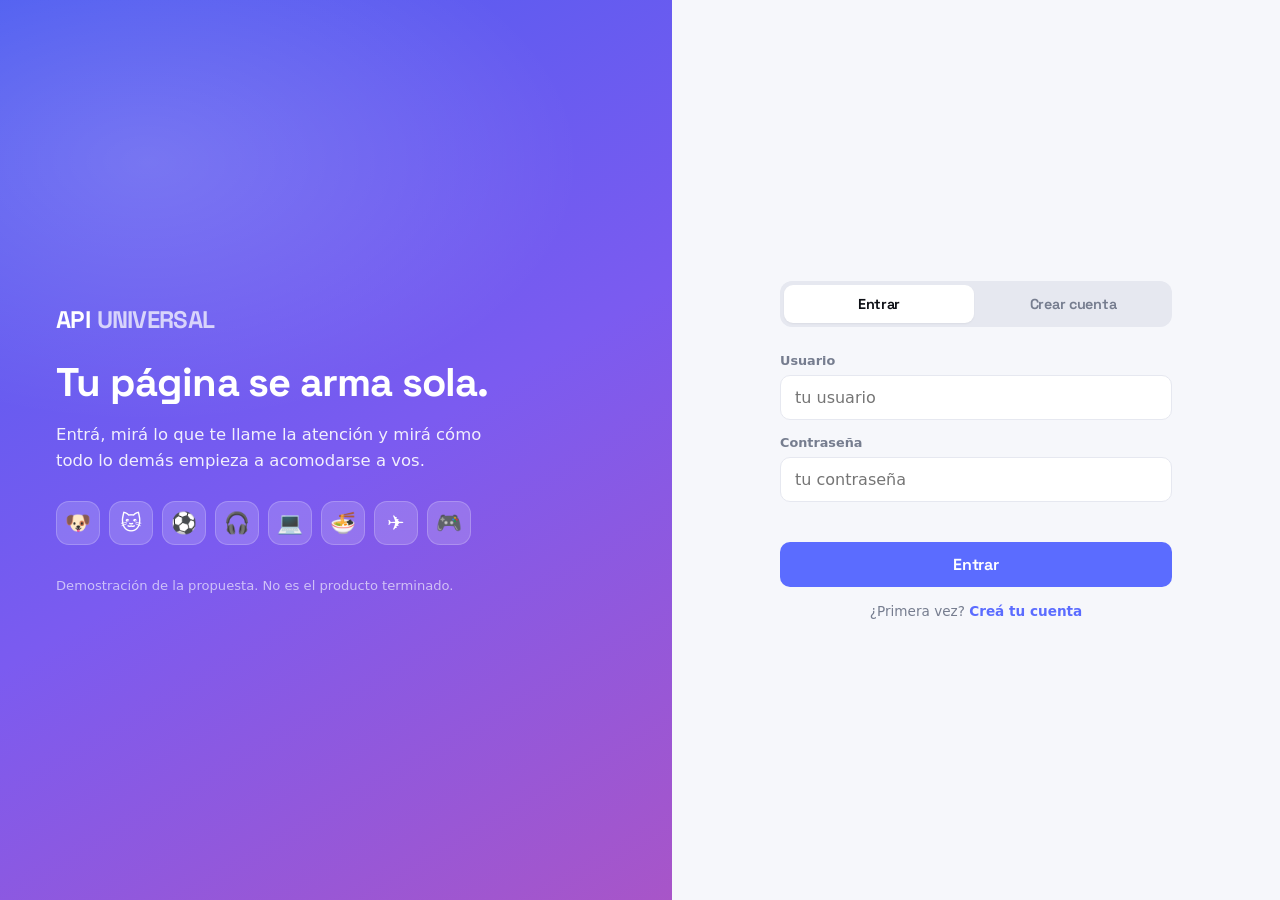
==== commit 3f9f3a64: "Cada tema cambia tipografia, formas, fondo de color y panel" ====
--- a/index.html
+++ b/index.html
@@ -5,7 +5,10 @@
 <meta name="viewport" content="width=device-width, initial-scale=1, viewport-fit=cover">
 <meta name="theme-color" content="#0e1016">
 <title>API UNIVERSAL</title>
-<link rel="stylesheet" href="css/styles.css?v=3">
+<link rel="preconnect" href="https://fonts.googleapis.com">
+<link rel="preconnect" href="https://fonts.gstatic.com" crossorigin>
+<link rel="stylesheet" href="https://fonts.googleapis.com/css2?family=Bebas+Neue&family=Fredoka:wght@400;600&family=Lora:wght@400;600&family=Playfair+Display:wght@600;800&family=Quicksand:wght@400;600;700&family=Space+Grotesk:wght@400;600;700&display=swap">
+<link rel="stylesheet" href="css/styles.css?v=6">
 </head>
 <body>
 
@@ -71,9 +74,23 @@
       <button class="menu-item" data-vista="v-videos"><i>▶️</i>Videos</button>
       <button class="menu-item" data-vista="v-mensajes"><i>💬</i>Mensajes</button>
       <button class="menu-item" data-vista="v-perfil"><i>👤</i>Mi perfil</button>
-      <div class="menu-sep"></div>
-      <div class="menu-titulo">Tu página ahorita</div>
-      <div id="barras" class="barras"></div>
+
+      <div class="panel-caja">
+        <div class="panel-cabeza">
+          <span class="panel-tema" id="panel-tema"></span>
+          <div>
+            <b id="panel-titulo">Sin estilo todavía</b>
+            <span id="panel-aire">La página está en su forma neutra</span>
+          </div>
+        </div>
+        <div id="barras" class="barras"></div>
+      </div>
+
+      <div class="panel-caja">
+        <div class="menu-titulo">Lo último que aprendió</div>
+        <ul id="historial" class="historial"></ul>
+        <button class="btn ghost mini ancho" id="reiniciar2">Empezar de nuevo</button>
+      </div>
     </nav>
 
     <main class="centro">
@@ -142,6 +159,6 @@
   </div>
 </section>
 
-<script src="js/app.js?v=3"></script>
+<script src="js/app.js?v=6"></script>
 </body>
 </html>
--- a/css/styles.css
+++ b/css/styles.css
@@ -11,21 +11,29 @@
   --sombra:0 2px 4px rgba(14,16,22,.04),0 12px 28px rgba(14,16,22,.07);
   --r:16px;
   --r-s:10px;
+  --avatar-r:50%;
+  --tt:none;
+  --ls:-.02em;
+  --borde:1px solid;
+  --fuente-tit:'Space Grotesk','Segoe UI',sans-serif;
+  --fuente-txt:'Segoe UI',system-ui,sans-serif;
   --franja:linear-gradient(90deg,#5b6cff,#8b5cf6);
 }
 
 *{box-sizing:border-box}
 html,body{margin:0;padding:0}
 body{
-  font-family:"Segoe UI",system-ui,-apple-system,"Helvetica Neue",sans-serif;
+  font-family:var(--fuente-txt);
   background-color:var(--fondo);color:var(--tinta);
-  background-repeat:repeat;background-attachment:fixed;
+  background-repeat:repeat;background-position:0 0;
   -webkit-font-smoothing:antialiased;
-  transition:background-color .45s ease;
 }
 button,input{font-family:inherit;font-size:1rem;color:inherit}
 [hidden]{display:none !important}
-h2,h3,h4,h5{margin:0;letter-spacing:-.02em}
+h2,h3,h4,h5{margin:0;font-family:var(--fuente-tit);letter-spacing:var(--ls);text-transform:var(--tt)}
+.seccion,.marca,.menu-item,.tab,.btn,.accion,.etiqueta,.chip,.panel-cabeza b,.vmeta b,.chat-head{
+  font-family:var(--fuente-tit);letter-spacing:var(--ls)}
+.seccion,.marca{text-transform:var(--tt)}
 
 .marca{font-weight:800;letter-spacing:-.03em;font-size:1.05rem}
 .marca span{color:var(--acento);margin-left:.28em;transition:color .35s}
@@ -79,7 +87,8 @@
 label{display:block;margin-bottom:15px;font-size:.8rem;color:var(--tenue);font-weight:650}
 input[type=text],input[type=password]{
   width:100%;margin-top:7px;padding:12px 14px;border:1px solid var(--linea);
-  border-radius:var(--r-s);background:var(--papel);transition:border-color .15s,box-shadow .15s;
+  border-radius:var(--r-s);background:var(--papel);color:var(--tinta);
+  transition:border-color .15s,box-shadow .15s,background .45s,color .45s;
 }
 input:focus{outline:0;border-color:var(--acento);box-shadow:0 0 0 3px var(--acento-suave)}
 .error{color:#e0454b;font-size:.82rem;min-height:1.1em;margin:0 0 10px}
@@ -89,6 +98,7 @@
 /* ================= APP ================= */
 .top{
   position:sticky;top:0;z-index:30;height:62px;background:var(--papel);
+  transition:background .45s ease;
   border-bottom:1px solid var(--linea);display:flex;align-items:center;
   gap:18px;padding:0 20px;
 }
@@ -100,12 +110,13 @@
   background:var(--fondo);border:1px solid var(--linea);border-radius:999px;padding:8px 15px;
 }
 .buscador span{opacity:.45;font-size:.9rem}
+.buscador{transition:background .45s ease,border-color .45s ease}
 .buscador input{border:0;background:transparent;width:100%;margin:0;padding:0;font-size:.9rem}
 .buscador input:focus{box-shadow:none}
 .top-user{margin-left:auto;display:flex;align-items:center;gap:11px}
 .top-nombre{font-weight:650;font-size:.9rem}
 .avatar{
-  width:36px;height:36px;border-radius:50%;display:grid;place-items:center;flex:none;
+  width:36px;height:36px;border-radius:var(--avatar-r);display:grid;place-items:center;flex:none;
   background:var(--acento);color:#fff;font-weight:700;font-size:.82rem;
   transition:background .35s;
 }
@@ -113,15 +124,29 @@
 
 .cuerpo{display:flex;gap:30px;max-width:1180px;margin:0 auto;padding:26px 22px 60px;align-items:flex-start}
 
-.menu{width:212px;flex:none;position:sticky;top:88px}
+.menu{width:236px;flex:none;position:sticky;top:88px;color:var(--tinta)}
 .menu-item{
   width:100%;display:flex;align-items:center;gap:11px;padding:11px 13px;margin-bottom:3px;
   border:0;background:transparent;border-radius:var(--r-s);cursor:pointer;
-  font-weight:650;font-size:.92rem;color:var(--tinta-2);text-align:left;transition:.15s;
+  font-weight:650;font-size:.92rem;color:var(--tinta-2);text-align:left;
+  transition:background .15s,color .45s;
 }
 .menu-item i{font-style:normal;font-size:1.05rem;width:20px;text-align:center}
-.menu-item:hover{background:var(--papel)}
+.menu-item:hover{background:var(--acento-suave)}
 .menu-item.activo{background:var(--acento);color:#fff}
+.panel-caja{border-radius:var(--r);padding:15px;margin-top:16px}
+.panel-cabeza{display:flex;align-items:center;gap:11px;margin-bottom:14px}
+.panel-tema{width:40px;height:40px;border-radius:var(--avatar-r);display:grid;place-items:center;
+  font-size:1.25rem;background:var(--acento-suave);flex:none;transition:background .45s,border-radius .45s}
+.panel-cabeza b{display:block;font-size:.9rem;line-height:1.2}
+.panel-cabeza span:last-child{font-size:.75rem;color:var(--tenue);line-height:1.35;display:block;margin-top:2px}
+.historial{list-style:none;margin:0 0 12px;padding:0;display:flex;flex-direction:column;gap:9px}
+.historial li{display:flex;gap:9px;align-items:flex-start;font-size:.78rem;line-height:1.4}
+.h-ico{width:22px;height:22px;border-radius:var(--avatar-r);display:grid;place-items:center;
+  font-size:.72rem;flex:none;transition:border-radius .45s}
+.h-txt{color:var(--tinta-2)}
+.h-txt b{color:var(--acento);margin-left:5px;font-weight:700}
+.btn.ancho{width:100%}
 .menu-sep{height:1px;background:var(--linea);margin:18px 0}
 .menu-titulo{font-size:.72rem;font-weight:700;color:var(--tenue);text-transform:uppercase;
   letter-spacing:.07em;margin-bottom:12px;padding-left:2px}
@@ -130,13 +155,17 @@
 .barra-item div{display:flex;justify-content:space-between;margin-bottom:5px}
 .barra-item b{font-weight:650}
 .barra-item span{color:var(--tenue)}
-.pista{height:6px;border-radius:99px;background:var(--linea);overflow:hidden}
+.pista{height:6px;border-radius:99px;background:var(--acento-suave);overflow:hidden}
 .pista i{display:block;height:100%;border-radius:99px;background:var(--acento);
   transition:width .5s cubic-bezier(.4,0,.2,1),background .35s}
 .vacio-txt{font-size:.82rem;color:var(--tenue);line-height:1.5;margin:0}
 
 .centro{flex:1;min-width:0}
-.tarjeta,.post,.chat,#reproductor-caja,.vacio,.card{transition:border-color .45s ease}
+.tarjeta,.post,.chat,#reproductor-caja,.vacio,.panel-caja{
+  background:var(--papel);
+  border:var(--borde) var(--linea);
+  transition:border-color .45s ease,border-radius .45s ease,background .45s ease}
+.post,.tarjeta,#reproductor-caja,.chat{box-shadow:var(--sombra)}
 .vista{display:none}
 .vista.activo{display:block;animation:sube .3s ease both}
 
@@ -164,7 +193,7 @@
 
 /* ---------- tarjeta de video ---------- */
 .vcard{cursor:pointer;animation:sube .3s ease both}
-.mini{position:relative;border-radius:12px;overflow:hidden;aspect-ratio:16/9;
+.mini{position:relative;border-radius:var(--r-s);overflow:hidden;aspect-ratio:16/9;
   box-shadow:var(--sombra-s);transition:transform .2s,box-shadow .2s}
 .vcard:hover .mini{transform:translateY(-3px);box-shadow:var(--sombra)}
 .mini svg{display:block;width:100%;height:100%}
@@ -200,7 +229,7 @@
 .video-info h3{font-size:1.15rem;margin-bottom:5px;line-height:1.3}
 .acciones{display:flex;gap:9px;margin:14px 0 4px;flex-wrap:wrap}
 .accion{
-  border:1px solid var(--linea);background:var(--papel);border-radius:99px;
+  border:1px solid var(--linea);background:transparent;border-radius:99px;
   padding:8px 15px;font-size:.85rem;font-weight:650;cursor:pointer;color:var(--tinta-2);transition:.15s;
 }
 .accion:hover{border-color:var(--acento);color:var(--acento)}
@@ -225,7 +254,7 @@
 .coment-linea input{margin-top:0;flex:1}
 .coment-item{display:flex;gap:9px;margin-bottom:11px;align-items:flex-start}
 .coment-item .avatar{width:29px;height:29px;font-size:.7rem}
-.coment-burb{background:var(--fondo);border-radius:12px;padding:8px 12px;font-size:.88rem;line-height:1.45}
+.coment-burb{background:var(--acento-suave);border-radius:12px;padding:8px 12px;font-size:.88rem;line-height:1.45}
 .coment-burb b{display:block;font-size:.78rem;margin-bottom:1px}
 
 /* ---------- chat ---------- */
@@ -236,7 +265,7 @@
 .burbuja{max-width:74%;padding:10px 14px;border-radius:16px;font-size:.9rem;line-height:1.45;
   animation:sube .25s ease both}
 .burbuja.mia{align-self:flex-end;background:var(--acento);color:#fff;border-bottom-right-radius:5px}
-.burbuja.otro{align-self:flex-start;background:var(--fondo);border-bottom-left-radius:5px}
+.burbuja.otro{align-self:flex-start;background:var(--acento-suave);border-bottom-left-radius:5px}
 .chat-pie{display:flex;gap:9px;padding:13px;border-top:1px solid var(--linea)}
 .chat-pie input{margin-top:0;flex:1}
 
@@ -254,7 +283,7 @@
 @media(max-width:1000px){
   .rejilla{grid-template-columns:repeat(2,1fr)}
   .cuerpo{gap:20px}
-  .menu{width:180px}
+  .menu{width:206px}
 }
 @media(max-width:820px){
   .acceso{grid-template-columns:1fr}
@@ -271,7 +300,7 @@
   .cuerpo{flex-direction:column;padding:16px 14px 40px;gap:0}
   .menu{
     position:fixed;left:0;right:0;top:62px;bottom:0;width:100%;z-index:25;
-    background:var(--papel);padding:18px 16px;overflow-y:auto;
+    background:var(--fondo);padding:18px 16px;overflow-y:auto;
     transform:translateX(-100%);transition:transform .25s ease;
   }
   .menu.abierto{transform:none}
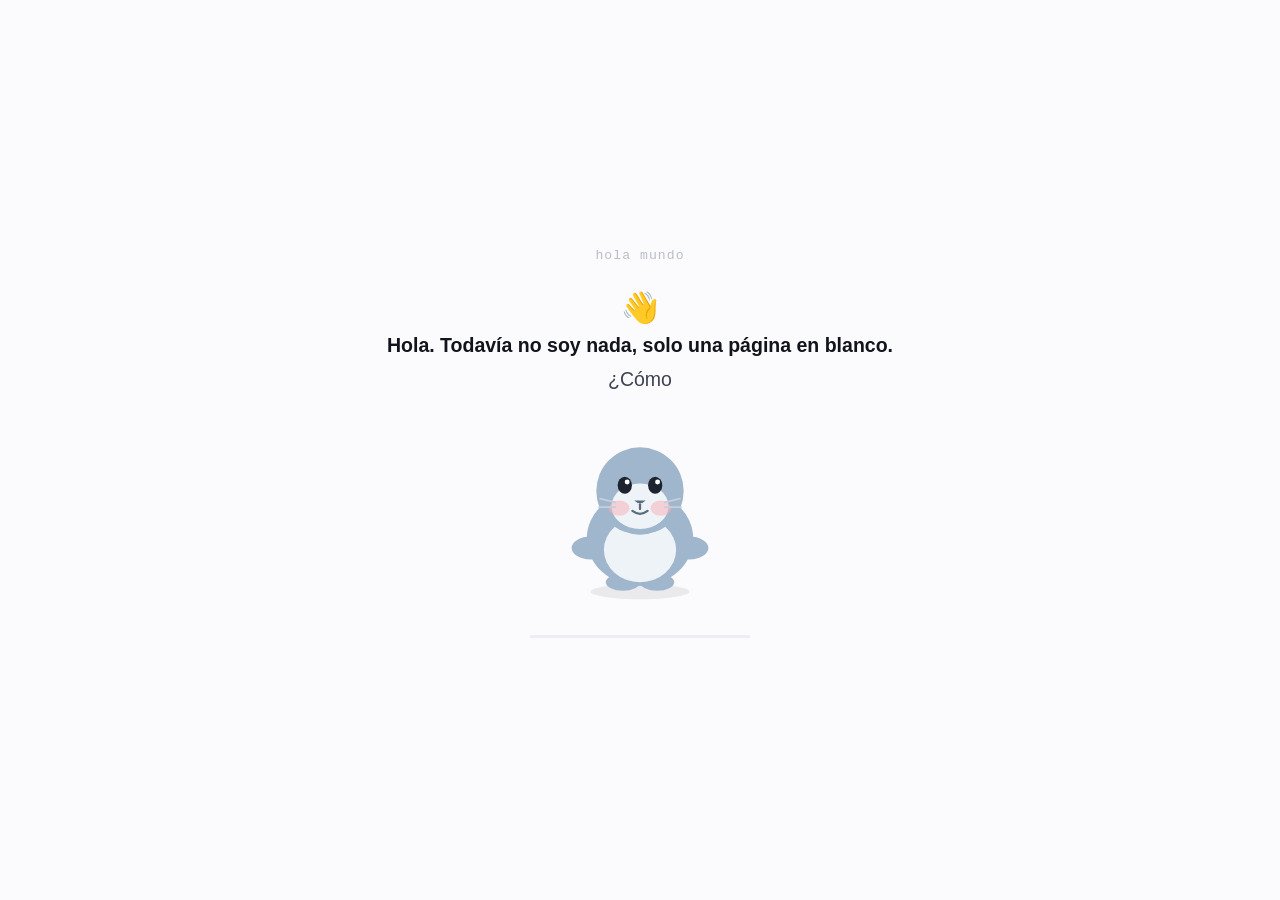
==== commit fada750e: "La foca arma la pagina con cinco preguntas y Claude" ====
--- a/index.html
+++ b/index.html
@@ -8,50 +8,23 @@
 <link rel="preconnect" href="https://fonts.googleapis.com">
 <link rel="preconnect" href="https://fonts.gstatic.com" crossorigin>
 <link rel="stylesheet" href="https://fonts.googleapis.com/css2?family=Bebas+Neue&family=Fredoka:wght@400;600&family=Lora:wght@400;600&family=Playfair+Display:wght@600;800&family=Quicksand:wght@400;600;700&family=Space+Grotesk:wght@400;600;700&display=swap">
-<link rel="stylesheet" href="css/styles.css?v=6">
+<link rel="stylesheet" href="css/styles.css?v=10">
 </head>
 <body>
 
-<!-- ================= ACCESO ================= -->
-<section id="acceso" class="acceso">
-  <div class="acceso-arte">
-    <div class="acceso-arte-in">
-      <div class="marca grande">API<span>UNIVERSAL</span></div>
-      <h2>Tu página se arma sola.</h2>
-      <p>Entrá, mirá lo que te llame la atención y mirá cómo todo lo demás
-         empieza a acomodarse a vos.</p>
-      <div class="acceso-pastillas">
-        <span>🐶</span><span>🐱</span><span>⚽</span><span>🎧</span>
-        <span>💻</span><span>🍜</span><span>✈️</span><span>🎮</span>
-      </div>
-      <p class="mini-nota">Demostración de la propuesta. No es el producto terminado.</p>
-    </div>
-  </div>
+<!-- ================= HOLA MUNDO ================= -->
+<section id="hola" class="hola">
+  <div class="hola-caja">
+    <p class="hola-cero">hola mundo</p>
 
-  <div class="acceso-form">
-    <div class="card">
-      <div class="tabs">
-        <button class="tab activo" data-panel="p-login">Entrar</button>
-        <button class="tab" data-panel="p-registro">Crear cuenta</button>
-      </div>
+    <div class="ico" id="ico"></div>
+    <div class="dice" id="dice"></div>
 
-      <form id="p-login" class="panel activo" autocomplete="off">
-        <label>Usuario<input type="text" id="login-user" placeholder="tu usuario" required></label>
-        <label>Contraseña<input type="password" id="login-pass" placeholder="tu contraseña" required></label>
-        <p class="error" id="login-error"></p>
-        <button type="submit" class="btn">Entrar</button>
-        <p class="pie">¿Primera vez? <a href="#" data-ir="p-registro">Creá tu cuenta</a></p>
-      </form>
+    <div class="mascota" id="mascota"></div>
 
-      <form id="p-registro" class="panel" autocomplete="off">
-        <label>Nombre<input type="text" id="reg-nombre" placeholder="cómo te llamás" required></label>
-        <label>Usuario<input type="text" id="reg-user" placeholder="elegí un usuario" required></label>
-        <label>Contraseña<input type="password" id="reg-pass" placeholder="mínimo 4 caracteres" required></label>
-        <p class="error" id="reg-error"></p>
-        <button type="submit" class="btn">Crear cuenta</button>
-        <p class="pie tenue chico">No te preguntamos qué te gusta. Eso lo va a ir aprendiendo la página.</p>
-      </form>
-    </div>
+    <div class="responde" id="responde"></div>
+
+    <div class="progreso" id="progreso"><div class="progreso-in" id="progreso-in"></div></div>
   </div>
 </section>
 
@@ -159,6 +132,7 @@
   </div>
 </section>
 
-<script src="js/app.js?v=6"></script>
+<script src="js/app.js?v=10"></script>
+<script src="js/mascota.js?v=10"></script>
 </body>
 </html>
--- a/css/styles.css
+++ b/css/styles.css
@@ -318,3 +318,104 @@
   .post{padding:14px}
   .accion{padding:8px 13px;font-size:.82rem}
 }
+
+/* ================= HOLA MUNDO Y LA FOCA ================= */
+.hola{
+  min-height:100vh;display:grid;place-items:center;padding:28px 20px;
+  background:#fbfbfd;transition:opacity .55s ease,transform .55s ease;
+}
+.hola.fuera{opacity:0;transform:scale(.97);pointer-events:none}
+.hola-caja{width:100%;max-width:520px;text-align:center}
+.hola-cero{
+  font-family:"Courier New",monospace;font-size:.82rem;color:#b9bdc9;
+  margin:0 0 26px;letter-spacing:.08em;
+}
+.dice{min-height:78px;margin-bottom:6px}
+.dice p{
+  margin:0 0 6px;font-size:1.22rem;line-height:1.45;color:#12141c;
+  font-family:'Quicksand','Segoe UI',sans-serif;font-weight:600;
+}
+.dice p:last-child{color:#3d4353;font-weight:500}
+
+.mascota{width:190px;height:190px;margin:2px auto 14px}
+.fc{width:100%;height:100%;overflow:visible}
+.fc-sombra{fill:#0e1016;opacity:.07}
+.fc-piel{fill:#9fb6cc}
+.fc-panza{fill:#eef3f8}
+.fc-cachete{fill:#f7b3b8;opacity:.55}
+.fc-ojo{fill:#1d2430}
+.fc-brillo{fill:#fff}
+.fc-nariz{fill:#5b6b7d;stroke:none}
+.fc-linea,.fc-boca{fill:none;stroke:#5b6b7d;stroke-width:2.4;stroke-linecap:round}
+.fc-bigotes path{stroke:#c3cfdb;stroke-width:2;stroke-linecap:round;fill:none}
+
+.fc-todo{transform-origin:100px 190px;animation:respira 3.6s ease-in-out infinite}
+@keyframes respira{0%,100%{transform:translateY(0) scale(1)}50%{transform:translateY(-5px) scale(1.012)}}
+.fc-ojos{animation:parpadeo 4.4s infinite;transform-origin:100px 74px}
+@keyframes parpadeo{0%,92%,100%{transform:scaleY(1)}95%{transform:scaleY(.08)}}
+.fc-aleta-i{transform-origin:60px 140px}
+.fc-aleta-d{transform-origin:140px 140px}
+
+.mascota.hablando .fc-aleta-i{animation:saluda 0.7s ease-in-out infinite}
+.mascota.hablando .fc-aleta-d{animation:saluda 0.7s ease-in-out infinite reverse}
+@keyframes saluda{0%,100%{transform:rotate(0)}50%{transform:rotate(-16deg)}}
+.mascota.hablando .fc-boca{animation:habla .34s ease-in-out infinite alternate}
+@keyframes habla{from{d:path("M92 101 Q100 107 108 101")}to{d:path("M92 100 Q100 111 108 100")}}
+
+.mascota.pensando .fc-todo{animation:piensa 1s ease-in-out infinite}
+@keyframes piensa{0%,100%{transform:rotate(-3deg)}50%{transform:rotate(3deg)}}
+.mascota.pensando .fc-ojos{animation:mira 1.4s ease-in-out infinite}
+@keyframes mira{0%,100%{transform:translateX(-4px)}50%{transform:translateX(4px)}}
+
+.mascota.listo .fc-todo{animation:brinca .55s ease-out 2}
+@keyframes brinca{0%,100%{transform:translateY(0)}35%{transform:translateY(-22px) scale(1.04)}}
+.mascota.listo .fc-cachete{opacity:.85}
+
+.responde{opacity:0;transform:translateY(8px);transition:.3s ease;pointer-events:none}
+.responde.visible{opacity:1;transform:none;pointer-events:auto}
+.campo{display:flex;gap:8px;justify-content:center}
+.campo.doble{flex-wrap:wrap}
+.campo input{
+  flex:1;min-width:0;margin:0;padding:13px 16px;border:1.5px solid #e2e5ee;border-radius:14px;
+  background:#fff;font-size:1rem;text-align:center;
+}
+.campo.doble input{flex:1 1 40%}
+.campo input:focus{outline:0;border-color:#5b6cff;box-shadow:0 0 0 4px rgba(91,108,255,.13)}
+.ok{
+  width:48px;flex:none;border:0;border-radius:14px;background:#12141c;color:#fff;
+  font-size:1.1rem;cursor:pointer;transition:transform .12s,background .15s;
+}
+.ok:hover{background:#5b6cff}
+.ok:active{transform:scale(.94)}
+.ops{display:flex;flex-wrap:wrap;gap:9px;justify-content:center}
+.op{
+  padding:11px 19px;border:1.5px solid #e2e5ee;border-radius:99px;background:#fff;
+  cursor:pointer;font-size:.94rem;font-weight:600;color:#3d4353;transition:.15s;
+  font-family:'Quicksand','Segoe UI',sans-serif;
+}
+.op:hover{border-color:#5b6cff;color:#5b6cff;transform:translateY(-2px)}
+.aviso-chico{font-size:.82rem;color:#e0454b;margin:10px 0 0;min-height:1em}
+
+.progreso{height:3px;background:#eceef4;border-radius:99px;margin:30px auto 14px;max-width:220px;overflow:hidden}
+.progreso-in{height:100%;width:0;background:#5b6cff;border-radius:99px;transition:width .4s ease}
+.progreso.trabajando .progreso-in{width:100% !important;animation:cargando 1.1s ease-in-out infinite}
+@keyframes cargando{0%,100%{opacity:1}50%{opacity:.35}}
+.hola-link{
+  border:0;background:transparent;color:#9aa0af;font-size:.84rem;cursor:pointer;
+  text-decoration:underline;padding:6px;
+}
+.hola-link:hover{color:#5b6cff}
+
+@media(max-width:520px){
+  .dice p{font-size:1.06rem}
+  .mascota{width:150px;height:150px}
+  .campo.doble input{flex:1 1 100%}
+  .ok{width:100%}
+}
+
+.ico{
+  font-size:1.9rem;height:38px;line-height:38px;margin-bottom:4px;
+  opacity:0;transform:translateY(6px) scale(.8);
+}
+.ico.entra{animation:ico-entra .45s cubic-bezier(.34,1.56,.64,1) forwards}
+@keyframes ico-entra{to{opacity:1;transform:none}}
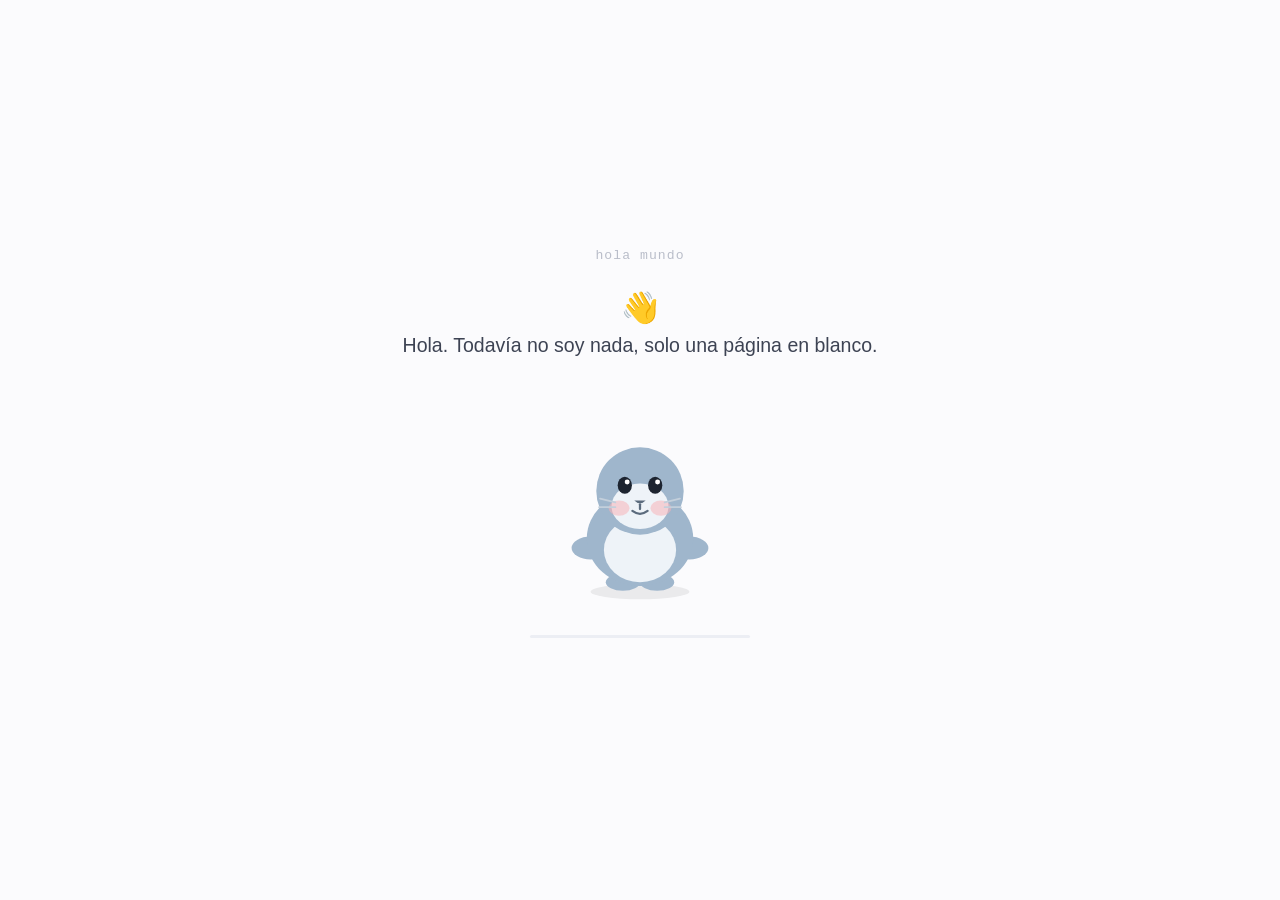
==== commit e7ff4ff6: "La foca entra de una y la pagina se re-viste cuando llega el diseno" ====
--- a/index.html
+++ b/index.html
@@ -8,7 +8,7 @@
 <link rel="preconnect" href="https://fonts.googleapis.com">
 <link rel="preconnect" href="https://fonts.gstatic.com" crossorigin>
 <link rel="stylesheet" href="https://fonts.googleapis.com/css2?family=Bebas+Neue&family=Fredoka:wght@400;600&family=Lora:wght@400;600&family=Playfair+Display:wght@600;800&family=Quicksand:wght@400;600;700&family=Space+Grotesk:wght@400;600;700&display=swap">
-<link rel="stylesheet" href="css/styles.css?v=10">
+<link rel="stylesheet" href="css/styles.css?v=13">
 </head>
 <body>
 
@@ -132,7 +132,7 @@
   </div>
 </section>
 
-<script src="js/app.js?v=10"></script>
-<script src="js/mascota.js?v=10"></script>
+<script src="js/app.js?v=13"></script>
+<script src="js/mascota.js?v=13"></script>
 </body>
 </html>
